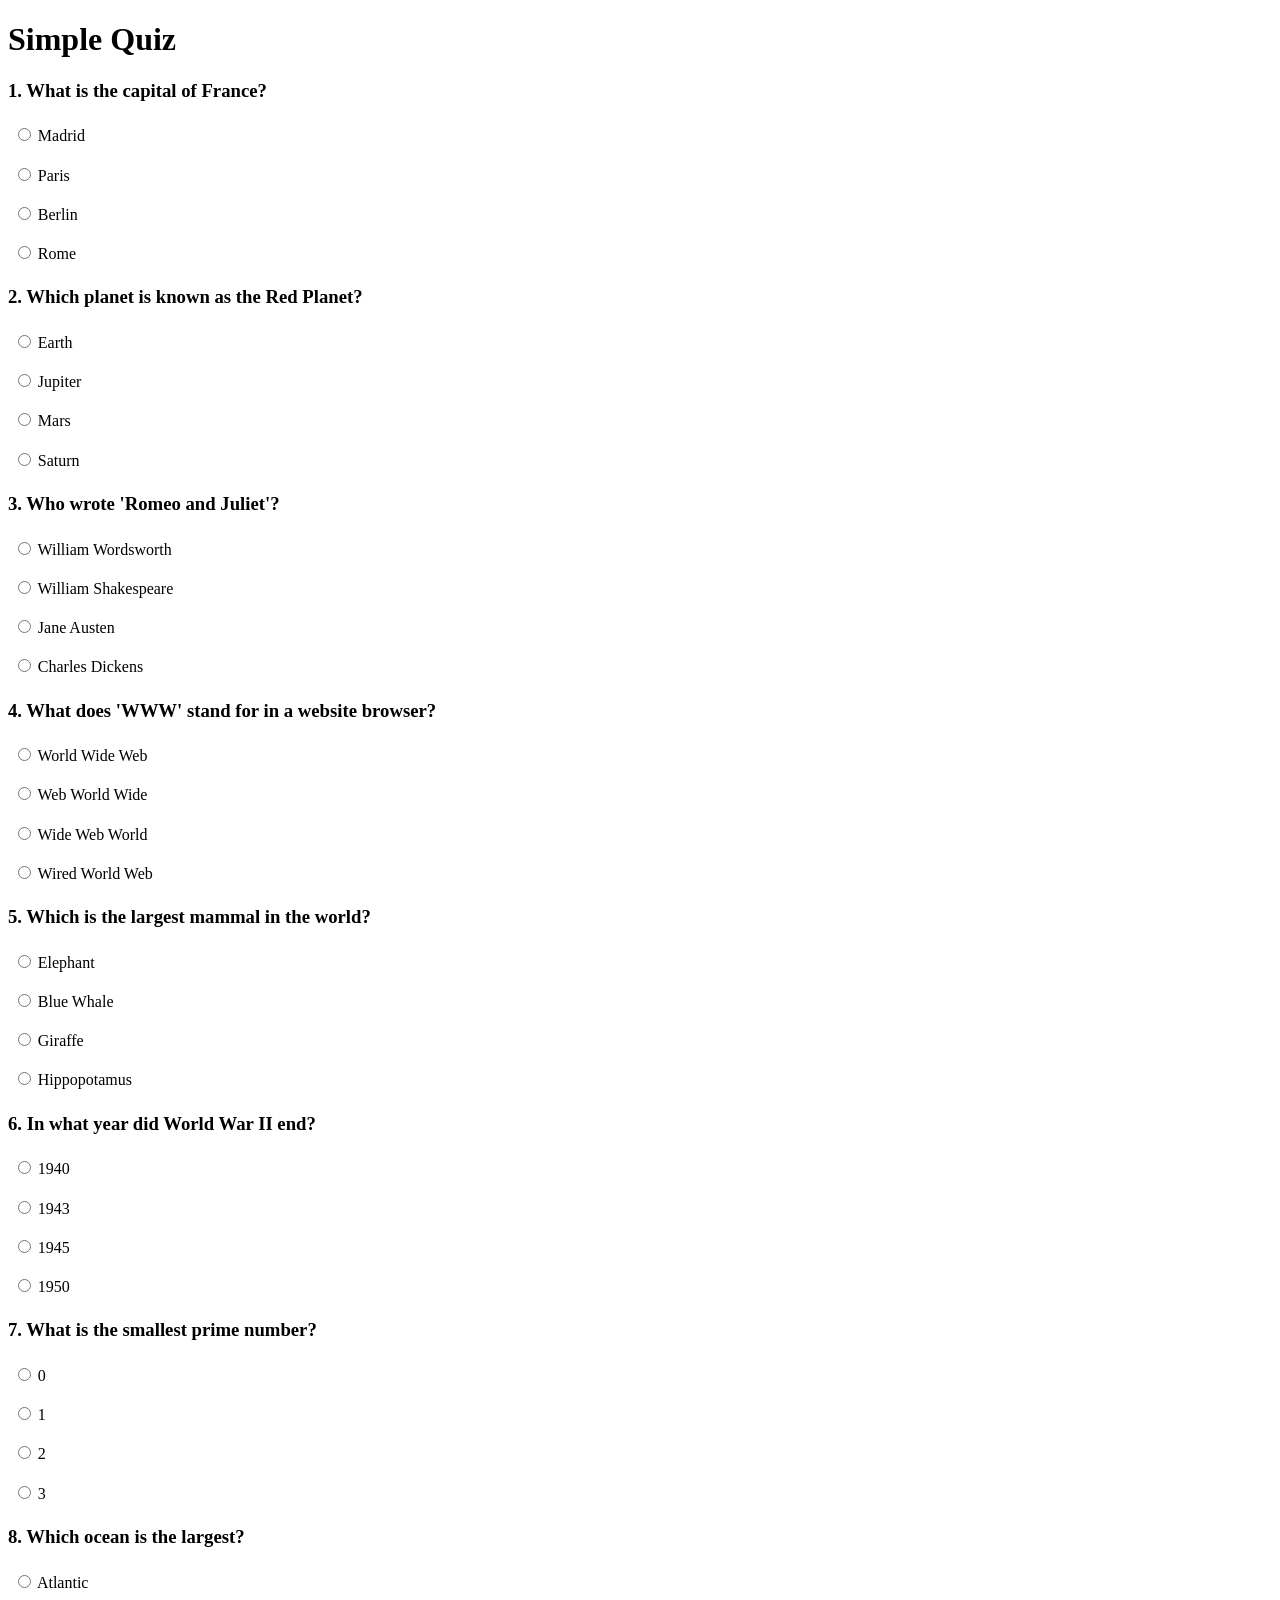
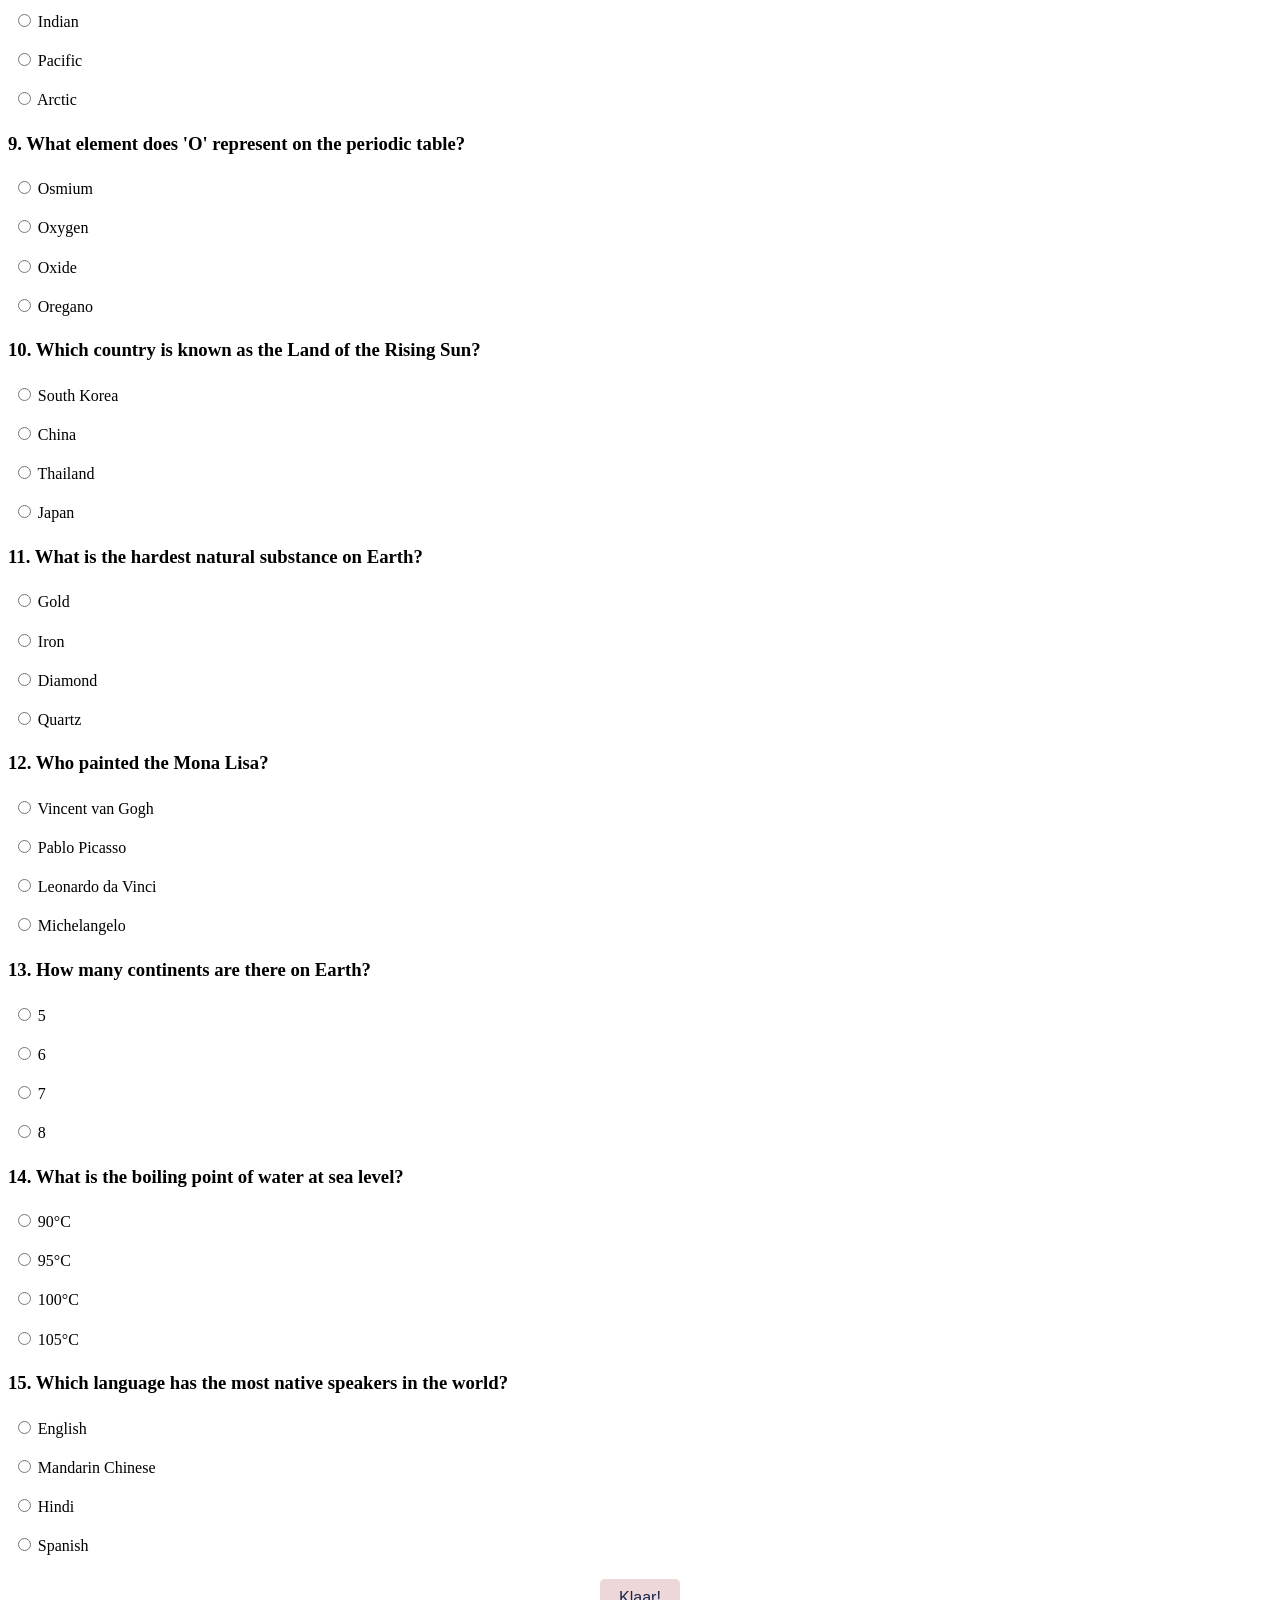
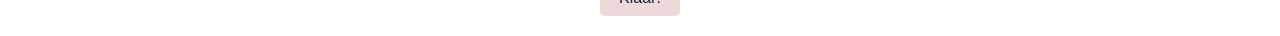
==== quiz/index.html @ 06f139c8 "Quiz created" ====
<!DOCTYPE html>
<html lang="en">
<head>
    <meta charset="UTF-8">
    <meta name="viewport" content="width=device-width, initial-scale=1.0">
    <link rel="stylesheet" href="css/main.css">
    <title>Simple Quiz</title>
</head>
<body>
    <h1>Simple Quiz</h1>
    
    <div id="quiz-container">
        <!-- Hier zullen de vragen worden ingeladen -->
    </div>
    
    <button id="submit-button" class="submit-button">Klaar!</button>
    
    <div id="results" class="results hidden">
        <h2>Resultaat</h2>
        <p>Score: <span id="score"></span><!-- Hier zal de eindscore worden ingeladen --> out of 15</p>
    </div>

    <script src="js/questions.js"></script>
    <script src="js/quiz.js"></script>
</body>
</html>
---- quiz/css/main.css ----
// Algemene styling
body {
    font-family: Arial, sans-serif;
    max-width: 50rem;
    margin: 0 auto;
    background-color: #14264a;
    color: #14264a;
}

// Hoofditel van de quiz
h1 {
    color: #edd7d9;
    text-align: center;
    margin-bottom: 1.9rem;
}

// STyling voor de vragen
.question {
    margin-bottom: 1.2rem;
    padding: 0.9rem;
    background-color: #f9f9f9;
    border-radius: 0.3rem;
}

.answers label {
    display: block;
    margin: 0.6rem 0;
    padding: 0.3rem;
    cursor: pointer;
}

/* Voor knoppen */
.submit-button {
    display: block;
    margin: 1.2rem auto;
    padding: 0.6rem 1.2rem;
    background-color: #edd7d9;
    color: #14264a;
    border: none;
    border-radius: 0.3rem;
    cursor: pointer;
    font-size: 1rem;
}

/* Voor knoppen bij hover */
.submit-button:hover {
    background-color: #b6a6a8;
}

.hidden {
    display: none;
}

.visible {
    display: block;
}

/* Feedback bij de verbetering van de vragen */
.correct-feedback {
    color: green;
    font-weight: 600;
    margin-top: 0.6rem;
}

.incorrect-feedback {
    color: red;
    font-weight: 600;
    margin-top: 0.6rem;
}

// Styling voor de resultaten
.results {
    text-align: center;
    padding: 1.2rem;
    margin-top: 1.9rem;
    background-color: #f0f0f0;
    border-radius: 0.3rem;
}
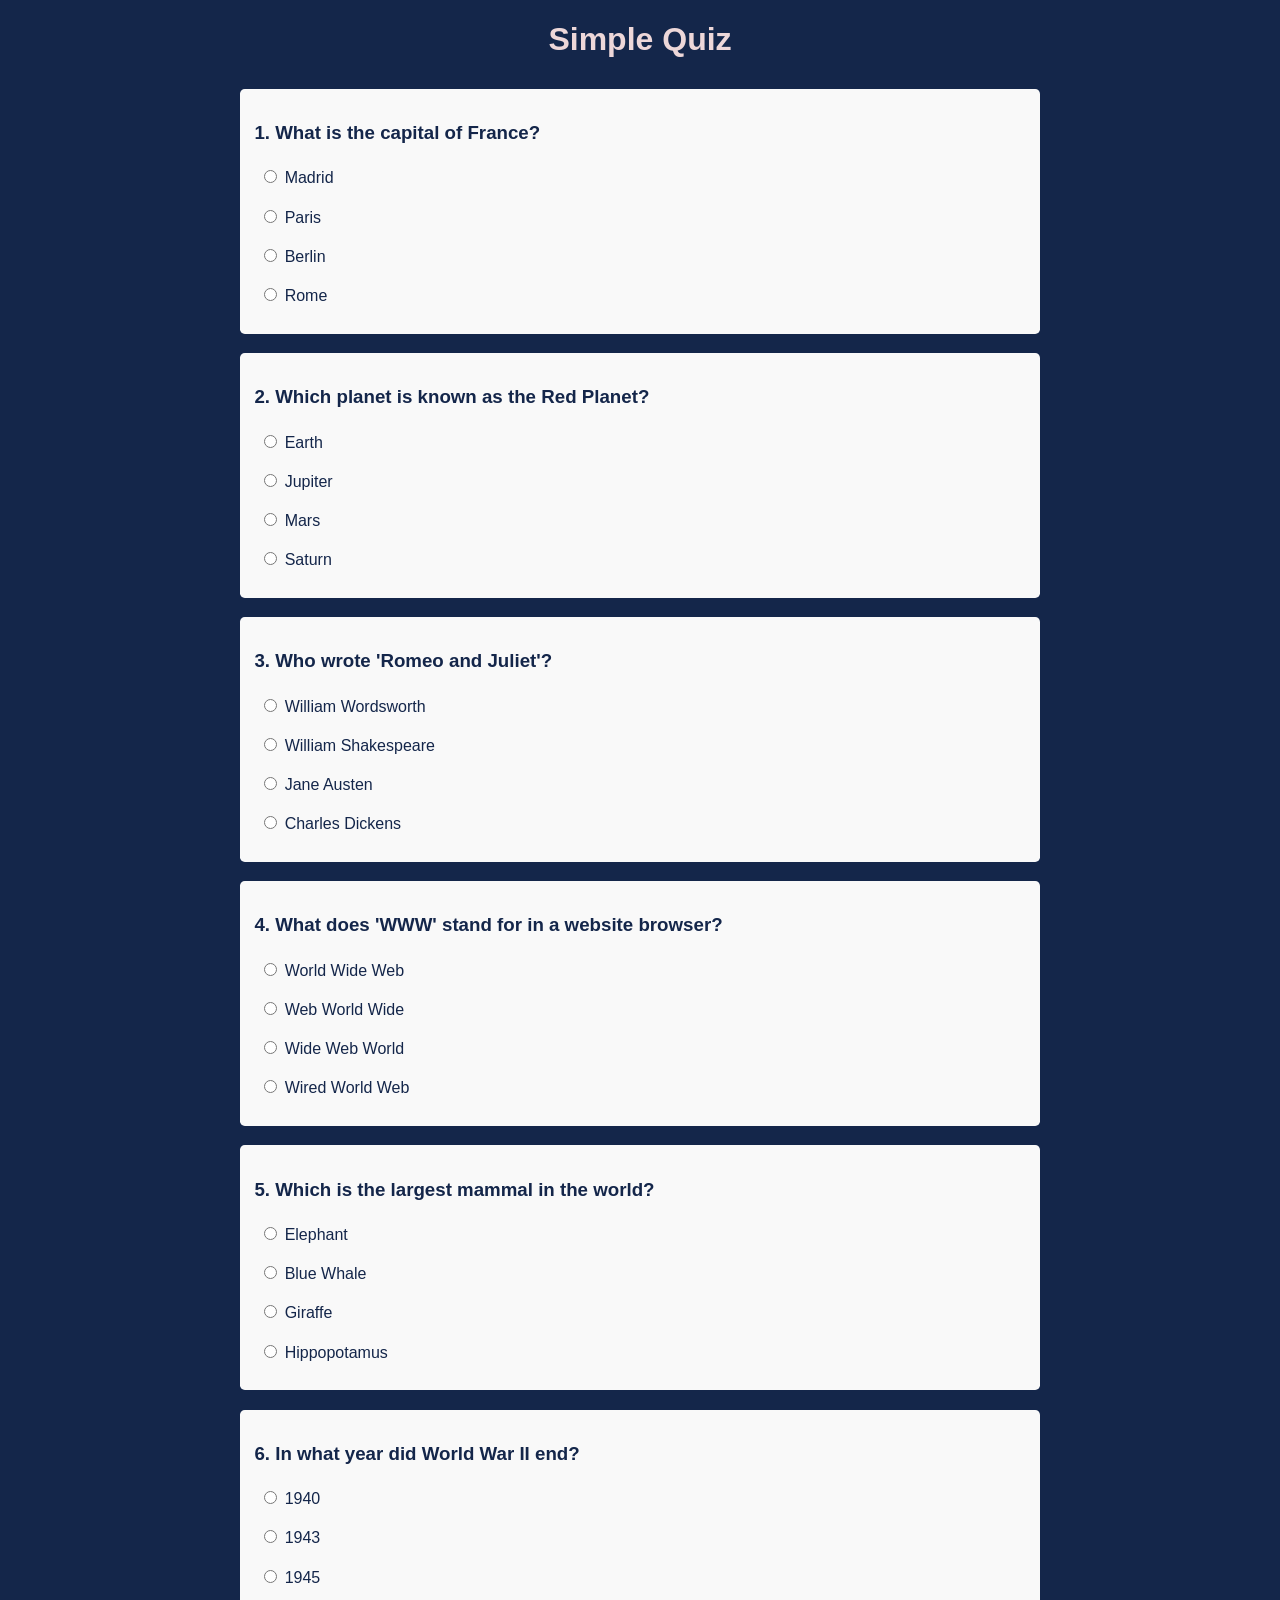
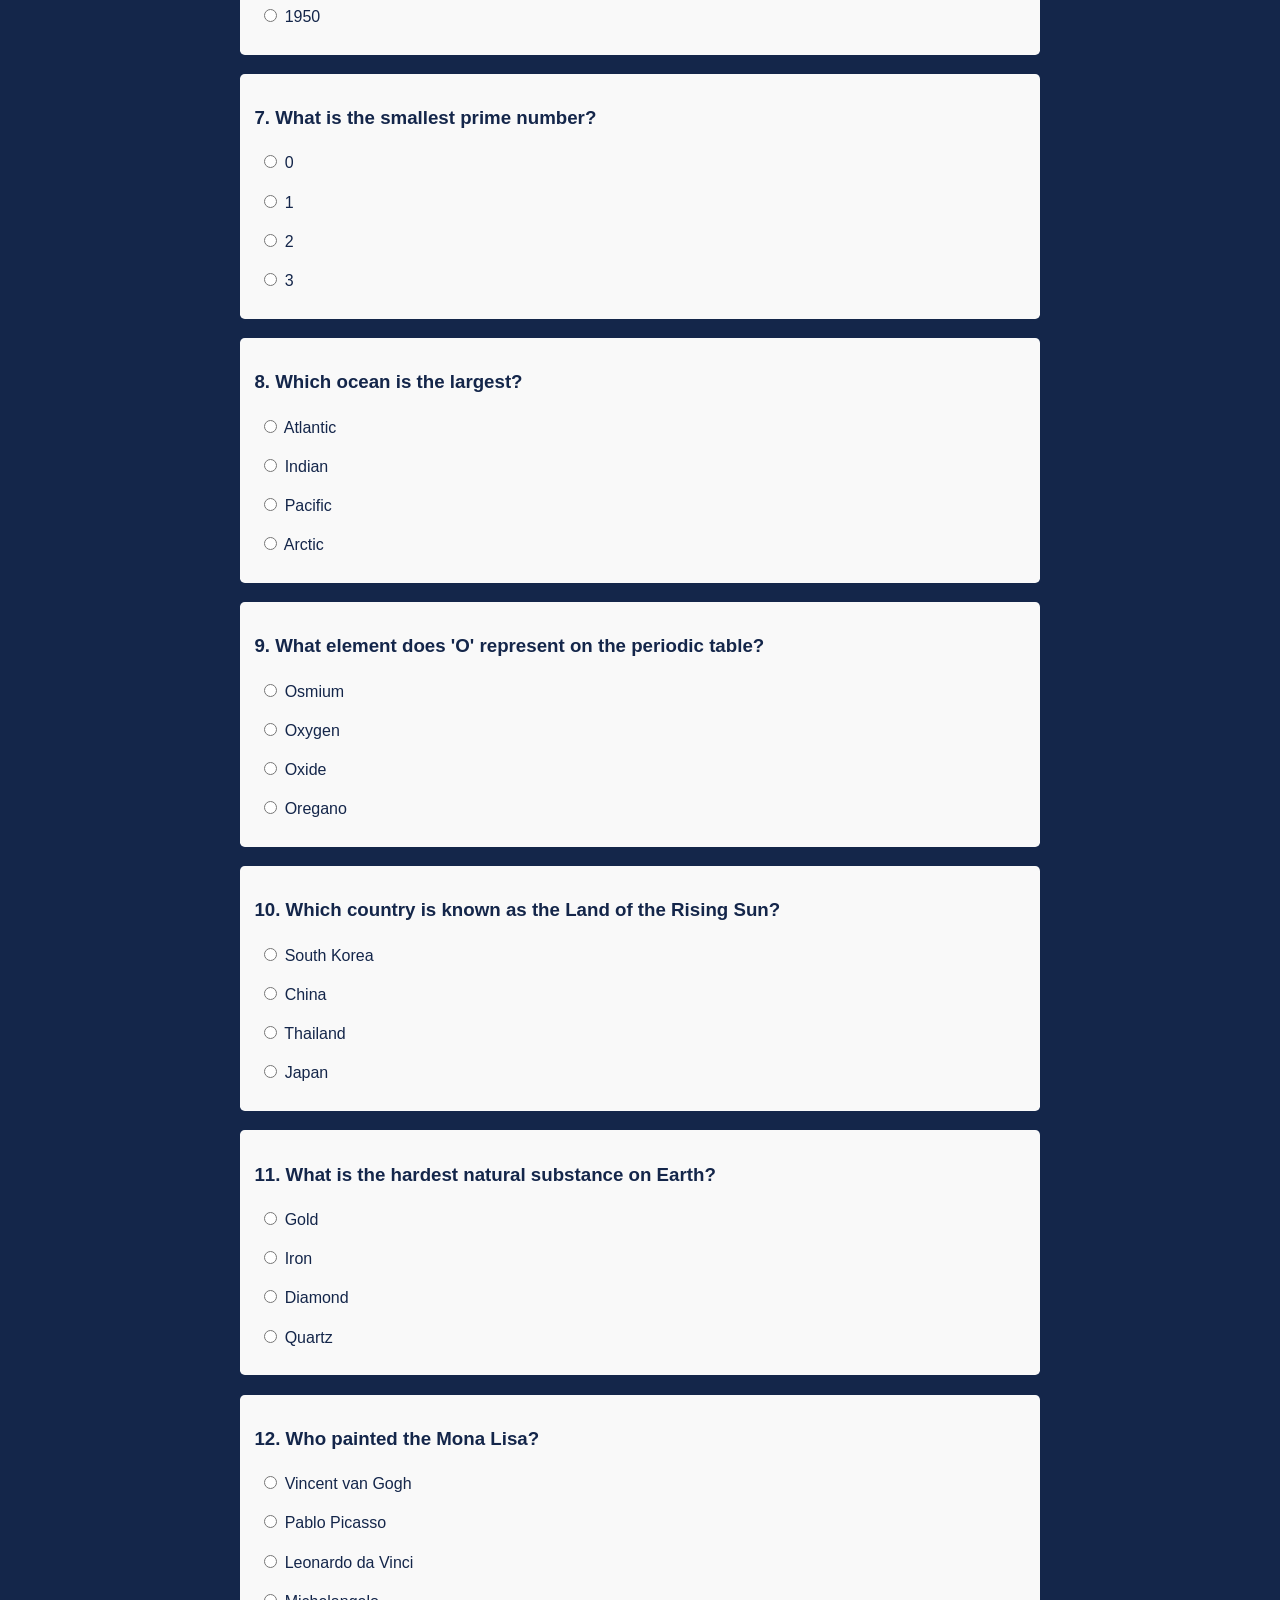
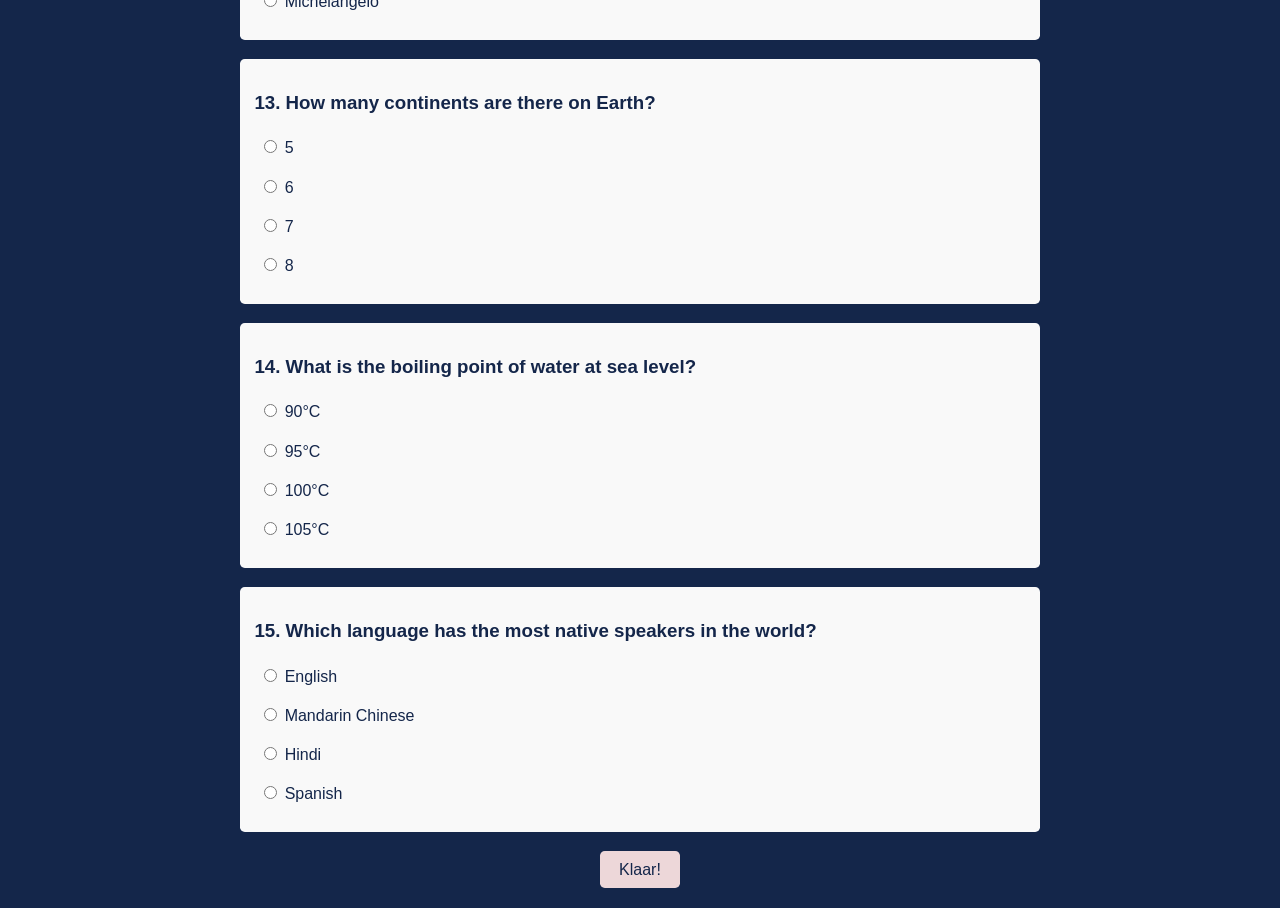
==== commit 043eb976: "Tutorial setup and step 1 defined" ====
--- a/quiz/index.html
+++ b/quiz/index.html
@@ -4,23 +4,23 @@
     <meta charset="UTF-8">
     <meta name="viewport" content="width=device-width, initial-scale=1.0">
     <link rel="stylesheet" href="css/main.css">
-    <title>Simple Quiz</title>
+    <title>Simple Quiz</title> <!-- Dit is de titel van het document en verschijnt bovenaan als titel in het tabblad-->
 </head>
 <body>
     <h1>Simple Quiz</h1>
-    
+
     <div id="quiz-container">
         <!-- Hier zullen de vragen worden ingeladen -->
     </div>
-    
+
     <button id="submit-button" class="submit-button">Klaar!</button>
-    
+
     <div id="results" class="results hidden">
         <h2>Resultaat</h2>
-        <p>Score: <span id="score"></span><!-- Hier zal de eindscore worden ingeladen --> out of 15</p>
+        <p>Score: <span id="score"></span><!-- Hier zal de eindscore worden ingeladen --> op 15</p>
     </div>
 
     <script src="js/questions.js"></script>
-    <script src="js/quiz.js"></script>
+    <script src="js/script.js"></script>
 </body>
 </html>
--- a/quiz/css/main.css
+++ b/quiz/css/main.css
@@ -1,4 +1,4 @@
-// Algemene styling
+/* Algemene styling */
 body {
     font-family: Arial, sans-serif;
     max-width: 50rem;
@@ -7,14 +7,14 @@
     color: #14264a;
 }
 
-// Hoofditel van de quiz
+/* Hoofditel van de quiz */
 h1 {
     color: #edd7d9;
     text-align: center;
     margin-bottom: 1.9rem;
 }
 
-// STyling voor de vragen
+/* STyling voor de vragen */
 .question {
     margin-bottom: 1.2rem;
     padding: 0.9rem;
@@ -68,7 +68,7 @@
     margin-top: 0.6rem;
 }
 
-// Styling voor de resultaten
+/* Styling voor de resultaten */
 .results {
     text-align: center;
     padding: 1.2rem;
